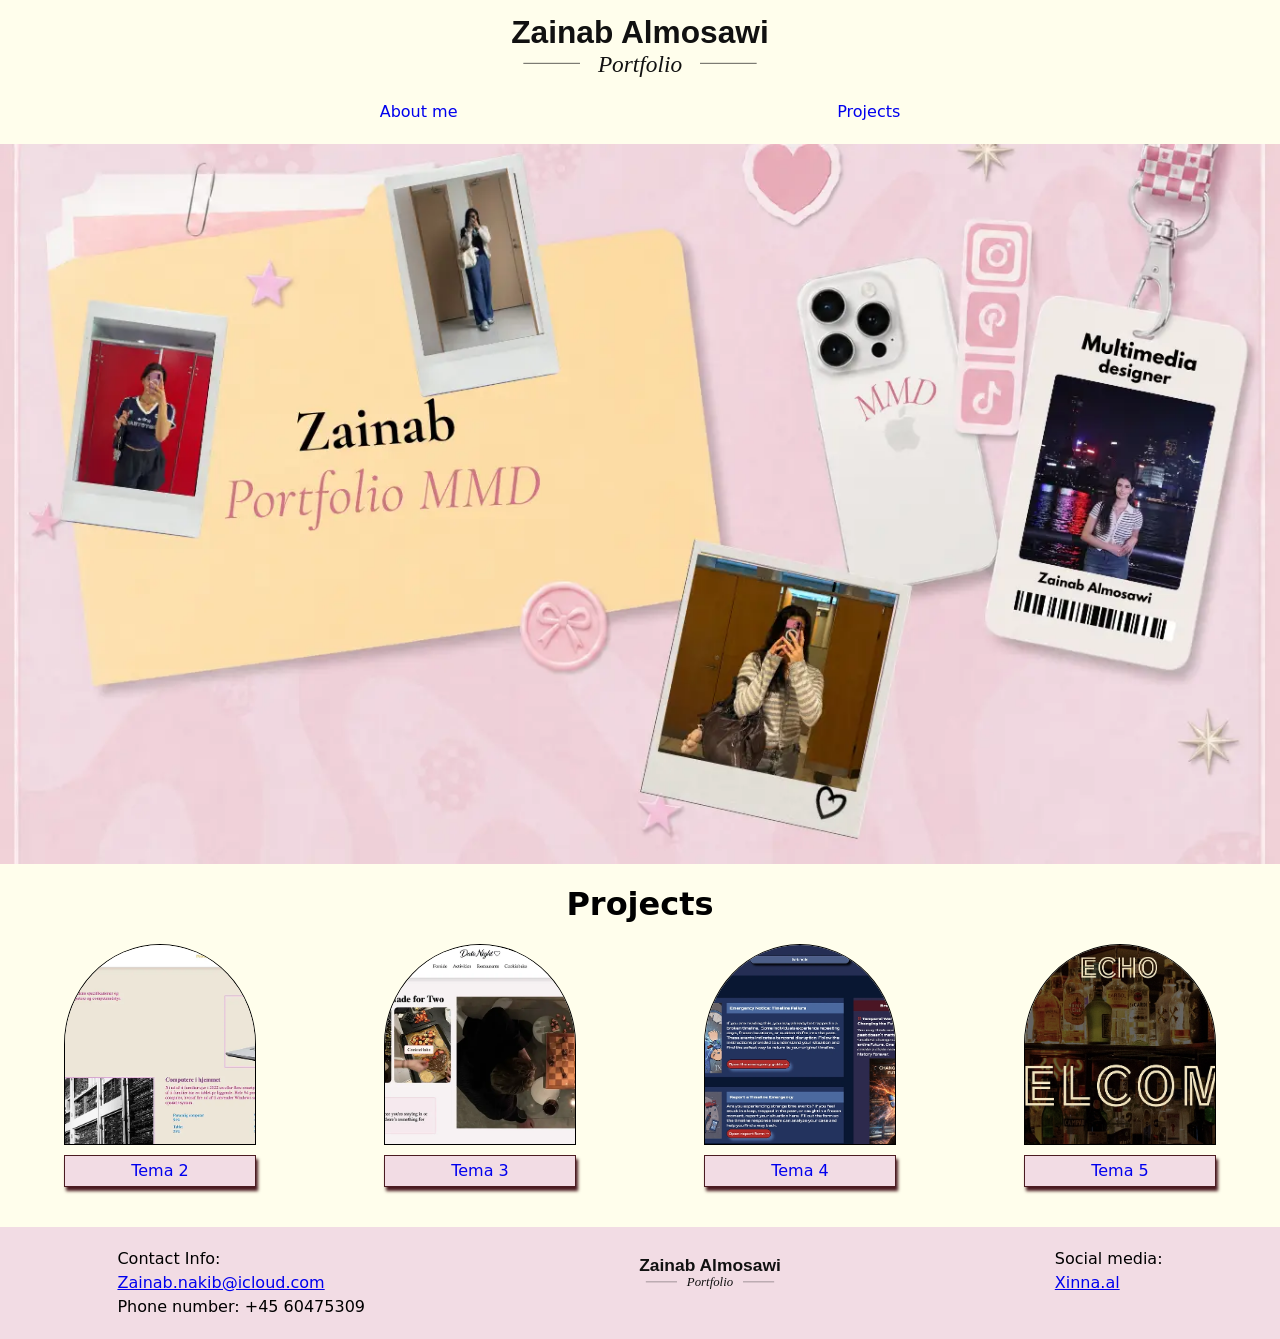
==== index.html @ 44192522 "first" ====
<!DOCTYPE html>
<html lang="en">

<head>
    <meta charset="UTF-8">
    <meta name="viewport" content="width=device-width, initial-scale=1.0">
    <title>podifolio</title>
    <link rel="stylesheet" href="css/style.css">
    <link rel="stylesheet" href="css/layout.css">
    <link rel="stylesheet" href="css/slide.css">
    <link rel="stylesheet" href="css/color.css">
</head>

<body>
    <header class="header_1">
        <nav>
            <div class="logo">
                <a href="index.html"><img src="tema 5 img/logo/Zainab_Almosawi_Transparent9_Logo.svg" alt="logo"></a>
            </div>

            <ul class="menu">
                <li><a href="aboutme.html">About me</a></li>

                <li class="dropDown"><a href="projects.html">Projects</a>

                    <ul class="dropDownMenu">
                        <li><a href="tema2.html">Tema 2</a></li>
                        <li><a href="tema3.html">Tema 3</a></li>
                        <li><a href="tema4.html">Tema 4</a></li>
                        <li><a href="tema5.html">Tema 5</a></li>
                    </ul>
                </li>

            </ul>

            <button class="burger">
                <span class="line"></span>
                <span class="line"></span>
                <span class="line"></span>
            </button>
        </nav>

    </header>


    <main class="main_1">
        <div class="firstimg">
            <img src="tema 5 img/newimg/zainabfrontimg.webp" alt="">
        </div>
        <h1 class="index_h1">Projects</h1>

        <div class="slideshow-container">
            <div class="mySlides fade">
                <div class="img_curve">
                    <a href="tema2.html"><img src="tema 5 img/newimg/notsure.webp" alt="c2"></a>
                </div>
                <div class="text">
                    <a href="tema2.html">
                        <p>Tema 2</p>
                    </a>
                </div>
            </div>

            <div class="mySlides fade">
                <div class="img_curve">
                    <a href="tema3.html"><img src="tema 5 img/newimg/e1.webp" alt="e1"></a>
                </div>
                <div class="text">
                    <a href="tema3.html">
                        <p>Tema 3</p>
                    </a>
                </div>
            </div>

            <div class="mySlides fade">
                <div class="img_curve">
                    <a href="tema4.html"><img src="tema 5 img/newimg/m1.webp" alt="m1"></a>
                </div>
                <div class="text">
                    <a href="tema4.html">
                        <p>Tema 4</p>
                    </a>
                </div>
            </div>

            <div class="mySlides fade">
                <div class="img_curve">
                    <a href="tema5.html"><img src="tema 5 img/newimg/echo1.webp" alt="echo1"></a>
                </div>
                <div class="text">
                    <a href="tema5.html">
                        <p>Tema 5</p>
                    </a>
                </div>
            </div>
        </div>

        <!-- Next and previous buttons -->
        <a class="prev" onclick="plusSlides(-1)">&#10094;</a>
        <a class="next" onclick="plusSlides(1)">&#10095;</a>
        </div>

        <!-- The dots/circles -->
        <div class="dots" style="text-align:center">
            <span class="dot" onclick="currentSlide(1)"></span>
            <span class="dot" onclick="currentSlide(2)"></span>
            <span class="dot" onclick="currentSlide(3)"></span>
            <span class="dot" onclick="currentSlide(4)"></span>

        </div>


        </div>
    </main>


    <footer class="footer_1">
        <div>
            <p>Contact Info:</p>
            <p><a href="mailto:zainab.nakib@icloud.com">Zainab.nakib@icloud.com</a></p>
            <p> Phone number: +45 60475309</p>
        </div>

        <div class="blogo">
            <a href="index.html"><img src="tema 5 img/logo/Zainab_Almosawi_Transparent9_Logo.svg" alt="logo"></a>
        </div>

        <div>
            <p>Social media:</p>
            <a href="https://www.instagram.com/xinna.al/" target="_blank">Xinna.al </a>
        </div>
    </footer>
    <script src="js/menu.js"></script>
    <script src="js/slide.js"></script>
</body>

</html>
---- css/style.css ----
/* ------------- header--------------- */

.logo {
  width: 400px;
  margin: auto;
}
.menu {
  list-style: none;
}

.menu a {
  text-decoration: none;
}
.dropDownMenu {
  list-style: none;
}

.blogo {
  display: none;
}
footer {
  display: flex;
  flex-direction: row;

  justify-content: space-around;

  padding-block: 20px;
}

.header_1 {
  background-color: var(--color-bg1);
  padding-bottom: 20px;
}

.footer_1 {
  background-color: var(--color-bg2);
}
.main_1 {
  background-color: var(--color-bg1);
}

/* -------------- first pagee -------------- */
.index_h1 {
  width: fit-content;
  margin: auto;
  padding: 20px;
}

/* ------------ burger menu -------------- */

@media screen and (max-width: 800px) {
  .burger {
    width: 30px;
    height: 20px;
    cursor: pointer;
    margin: auto;
  }

  .burger .line {
    display: block;
    width: 100%;
    height: 2px;
    background-color: #333333;
    margin-bottom: 5px;
    transition: 0.2s linear;
  }

  .burger {
    display: none;
  }
  nav {
    display: flex;
    align-items: center;
  }
  .menu {
    display: none;
  }
  .burger {
    display: block;
    background-color: transparent;
    border: 0;
  }
  .burger.active .line:nth-child(1) {
    transform: rotate(45deg) translate(5px, 5px);
    transition: 0.2s linear;
  }

  .burger.active .line:nth-child(2) {
    opacity: 0;
    transition: 0.15s linear;
  }

  .burger.active .line:nth-child(3) {
    transform: rotate(-45deg) translate(5px, -5px);
    transition: 0.2s linear;
  }

  nav.active .menu {
    display: block;
    background-color: #ffffff;
    position: absolute;
    top: 94px;
    left: 0;
    width: 100%;
    box-shadow: 0 10px 10px rgba(0, 0, 0, 0.1);
    z-index: 1;
  }

  nav.active .menu li {
    margin: 10px 20px;
  }

  nav.active .menu a {
    /* font-size: 24px; */
  }

  /* ------------slide -------------- */
}
---- css/layout.css ----
*,
::before,
::after {
  box-sizing: border-box;
  margin: 0;
  padding: 0;
}

html {
  interpolate-size: allow-keywords;
  font-family: system-ui, sans-serif;
  line-height: 1.5;
  -webkit-font-smoothing: antialiased;
}

h1,
h2 {
  line-height: 1.25;
}

p,
li {
  text-wrap: pretty;
}

img,
svg {
  display: block;
  width: 100%;
  height: auto;
}

label {
  display: block;
}

input,
button,
textarea,
select {
  font: inherit;
  color: inherit;
  background-color: transparent;
  font-size: max(1em, 16px);
}

textarea {
  resize: none;
  min-height: 4lh;
}

legend {
  padding: 0;
}

select,
::picker(select) {
  appearance: base-select;
}

/* --------------------------------------------------------------------- */

@media (min-width: 800px) {
  /* ------------------- header --------------- */
  .menu {
    display: flex;
    justify-content: space-evenly;
    list-style: none;
  }

  .menu a {
    text-decoration: none;
  }

  /* Hidden dropdown */
  .dropDownMenu {
    display: none;
    position: absolute;

    list-style: none;
  }

  /* Show on hover */
  .dropDown:hover .dropDownMenu {
    display: block;
  }

  .dropDownMenu li {
    padding: 3px;
    white-space: nowrap;
  }

  .firstimg img {
  }

  /* ------------- slide --------------- */
  .slideshow-container {
    display: grid;
    grid-template-columns: 1fr 1fr 1fr 1fr;
    padding-bottom: 30px;
  }

  .dots {
    display: none;
  }

  .mySlides {
    display: block !important;
  }

  /* -----------burger ------------ */
  .burger {
    display: none;
  }

  /*  -------------  footer -------------------  */
  .blogo {
    width: 220px;
    display: block;
  }
}
---- css/slide.css ----
/* ----------slide ------------------- */
* {
  box-sizing: border-box;
}

/* Slideshow container */
.slideshow-container {
  max-width: fit-content;
  position: relative;
  /* margin: auto; */
}

/* Hide the images by default */

.mySlides {
  display: block;
}

/* The dots/bullets/indicators */
.dot {
  cursor: pointer;
  height: 6px;
  width: 6px;
  margin: 0 2px;
  background-color: #bbb;
  border-radius: 50%;
  display: inline-block;
  transition: background-color 0.6s ease;
}
.active,
.dot:hover {
  background-color: #717171;
}

.prev,
.next {
  display: none;
}

/* Fading animation */
.fade {
  animation-name: fade;
  animation-duration: 1.5s;
}

@keyframes fade {
  from {
    opacity: 0.4;
  }
  to {
    opacity: 1;
  }
}

.img_curve {
  width: 60%;
  margin: auto;
  border-radius: 40px;
}

.img_curve img {
  border-top-left-radius: 50%;
  border-top-right-radius: 50%;
  border: 1px solid black;
}

.text {
  border: 1px solid var(--color-bg3);
  background-color: var(--color-bg2);
  color: var(--color-bg3);
  width: 60%;
  padding: 3px;
  padding-inline: 10px;
  margin: auto;
  margin-top: 10px;
  margin-bottom: 10px;
  text-align: center;
  box-shadow: 2px 4px 3px var(--color-bg3);
}

.text:hover {
  scale: 1.1;
}
.text a {
  text-decoration: none;
  list-style: none;
}
---- css/color.css ----
:root {
  --color-bg1: #fffeec;
  --color-bg2: #f2dce4;
  --color-bg3: #4b1b21;
}
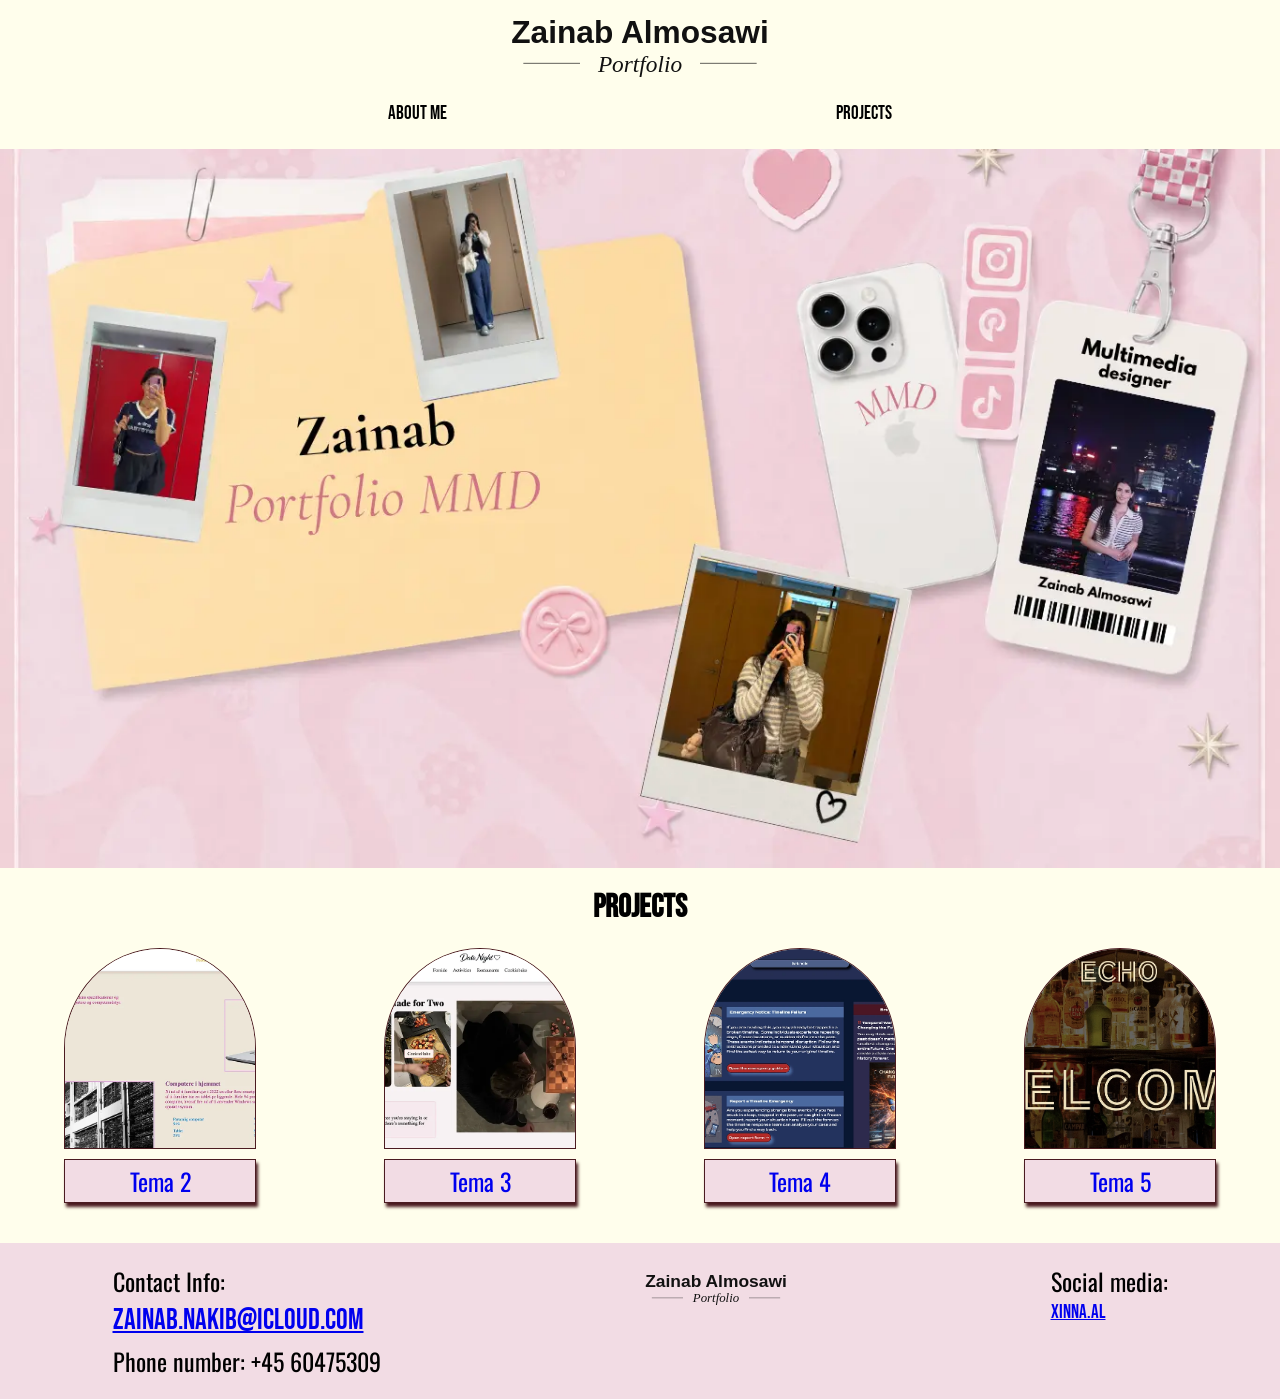
==== commit e4a4267a: "hej" ====
--- a/index.html
+++ b/index.html
@@ -21,7 +21,7 @@
             <ul class="menu">
                 <li><a href="aboutme.html">About me</a></li>
 
-                <li class="dropDown"><a href="projects.html">Projects</a>
+                <li class="dropDown"><a href="tema2.html">Projects</a>
 
                     <ul class="dropDownMenu">
                         <li><a href="tema2.html">Tema 2</a></li>
--- a/css/style.css
+++ b/css/style.css
@@ -10,6 +10,7 @@
 
 .menu a {
   text-decoration: none;
+  color: black;
 }
 .dropDownMenu {
   list-style: none;
@@ -46,6 +47,124 @@
   padding: 20px;
 }
 
+/* ------------------------------ tema 2 ----------------------------------- */
+.h1_2 {
+  width: fit-content;
+  margin: auto;
+  margin-bottom: 30px;
+}
+.imgver1 {
+  width: 80%;
+  margin: auto;
+}
+.imgver1 img {
+  border-top-right-radius: 25%;
+}
+
+.link,
+.link_2 {
+  width: 80%;
+  /* border: 1px solid black; */
+  margin: auto;
+  text-align: center;
+  margin-bottom: 20px;
+  background-color: var(--color-bg3);
+  padding: 4px;
+  position: sticky;
+  top: 0;
+}
+.link:hover {
+  scale: 1.1;
+}
+.link_2:hover {
+  scale: 1.1;
+}
+
+.link a {
+  text-decoration: none;
+  color: var(--color-bg1);
+}
+.link_2 a {
+  text-decoration: none;
+  color: var(--color-bg1);
+}
+.link_2 {
+  width: fit-content;
+  padding: 7px;
+  padding-inline: 30px;
+  border-radius: 30px;
+  box-shadow: 2px 4px 3px var(--color-bg3);
+  border: 1px solid var(--color-bg2);
+  margin-bottom: 40px;
+}
+
+.ver1_3 {
+  border: 1px solid var(--color-bg3);
+  width: 80%;
+  margin: auto;
+  display: grid;
+  grid-template-columns: auto auto;
+  padding: 20px;
+  border-radius: 50px;
+
+  gap: 10px;
+  margin-bottom: 60px;
+}
+.ver1_3 img {
+  border-radius: 30px;
+}
+.ver1_3 p {
+  font-size: small;
+  /* padding-top: 20px; */
+}
+
+.ver2 img {
+  width: 80%;
+  margin: auto;
+}
+.ver2_2 h2 {
+  margin: auto;
+  width: fit-content;
+  margin-top: 15px;
+  margin-bottom: 5px;
+}
+
+.p2 {
+  padding-top: 10px;
+}
+
+.ver2_2 p {
+  margin: auto;
+  width: 80%;
+}
+.ver2_2 {
+  height: auto;
+  margin-bottom: 60px;
+}
+p {
+  font-family: var(--font-1);
+}
+
+.ver2_2_2 {
+  margin: auto;
+  width: 80%;
+  margin-bottom: 30px;
+}
+
+.ver2_2_2 h2 {
+  margin: auto;
+  width: fit-content;
+  margin-top: 15px;
+  margin-bottom: 5px;
+}
+
+.main_2 {
+  background-color: var(--color-bg2);
+  padding-block: 30px;
+}
+.footer_2 {
+  background-color: var(--color-bg1);
+}
 /* ------------ burger menu -------------- */
 
 @media screen and (max-width: 800px) {
--- a/css/layout.css
+++ b/css/layout.css
@@ -61,6 +61,17 @@
 /* --------------------------------------------------------------------- */
 
 @media (min-width: 800px) {
+  p {
+    font-family: var(--font-2);
+
+    font-size: 24px !important;
+  }
+
+  .ver1_p {
+    padding-top: 20px;
+    font-family: var(--font-2);
+    font-size: 14px !important;
+  }
   /* ------------------- header --------------- */
   .menu {
     display: flex;
@@ -76,8 +87,11 @@
   .dropDownMenu {
     display: none;
     position: absolute;
-
+    background-color: var(--color-bg1);
     list-style: none;
+  }
+  .dropDownMenu a {
+    /* padding: 50px; */
   }
 
   /* Show on hover */
@@ -88,9 +102,6 @@
   .dropDownMenu li {
     padding: 3px;
     white-space: nowrap;
-  }
-
-  .firstimg img {
   }
 
   /* ------------- slide --------------- */
@@ -118,4 +129,33 @@
     width: 220px;
     display: block;
   }
+
+  /* ----------------tema 2---------------------------- */
+  .ver1 {
+    display: grid;
+    grid-template-columns: auto auto;
+
+    width: 90%;
+    margin-bottom: 100px;
+  }
+
+  .ver1_3 {
+    width: 500px;
+  }
+
+  .ver2 {
+    display: grid;
+    grid-template-columns: 1fr 1fr;
+    margin-bottom: 100px;
+    width: 90%;
+  }
+  .ver2_1 {
+    grid-column: 2/3;
+    grid-row: 1;
+  }
+
+  .ver2_2_2 {
+    margin-bottom: 30px;
+    margin-top: -30px;
+  }
 }
--- a/css/slide.css
+++ b/css/slide.css
@@ -61,7 +61,7 @@
 .img_curve img {
   border-top-left-radius: 50%;
   border-top-right-radius: 50%;
-  border: 1px solid black;
+  border: 1px solid var(--color-bg3);
 }
 
 .text {
--- a/css/color.css
+++ b/css/color.css
@@ -1,5 +1,33 @@
+@import url("https://fonts.googleapis.com/css2?family=Bebas+Neue&display=swap");
+
+@import url("https://fonts.googleapis.com/css2?family=Oswald:wght@200..700&display=swap");
+
 :root {
   --color-bg1: #fffeec;
   --color-bg2: #f2dce4;
   --color-bg3: #4b1b21;
+
+  --font-1: "Bebas Neue", sans-serif;
+  --font-2: "Oswald", sans-serif;
+  h1 {
+    font-family: var(--font-1);
+  }
+  h2 {
+    font-family: var(--font-1);
+    font-size: 35px;
+  }
+  p {
+    font-family: var(--font-2);
+    font-size: large;
+    /* font-size: 24px; */
+  }
+
+  .ver1_p {
+    font-family: var(--font-2);
+    font-size: small;
+  }
+  a {
+    font-family: var(--font-1);
+    font-size: larger;
+  }
 }
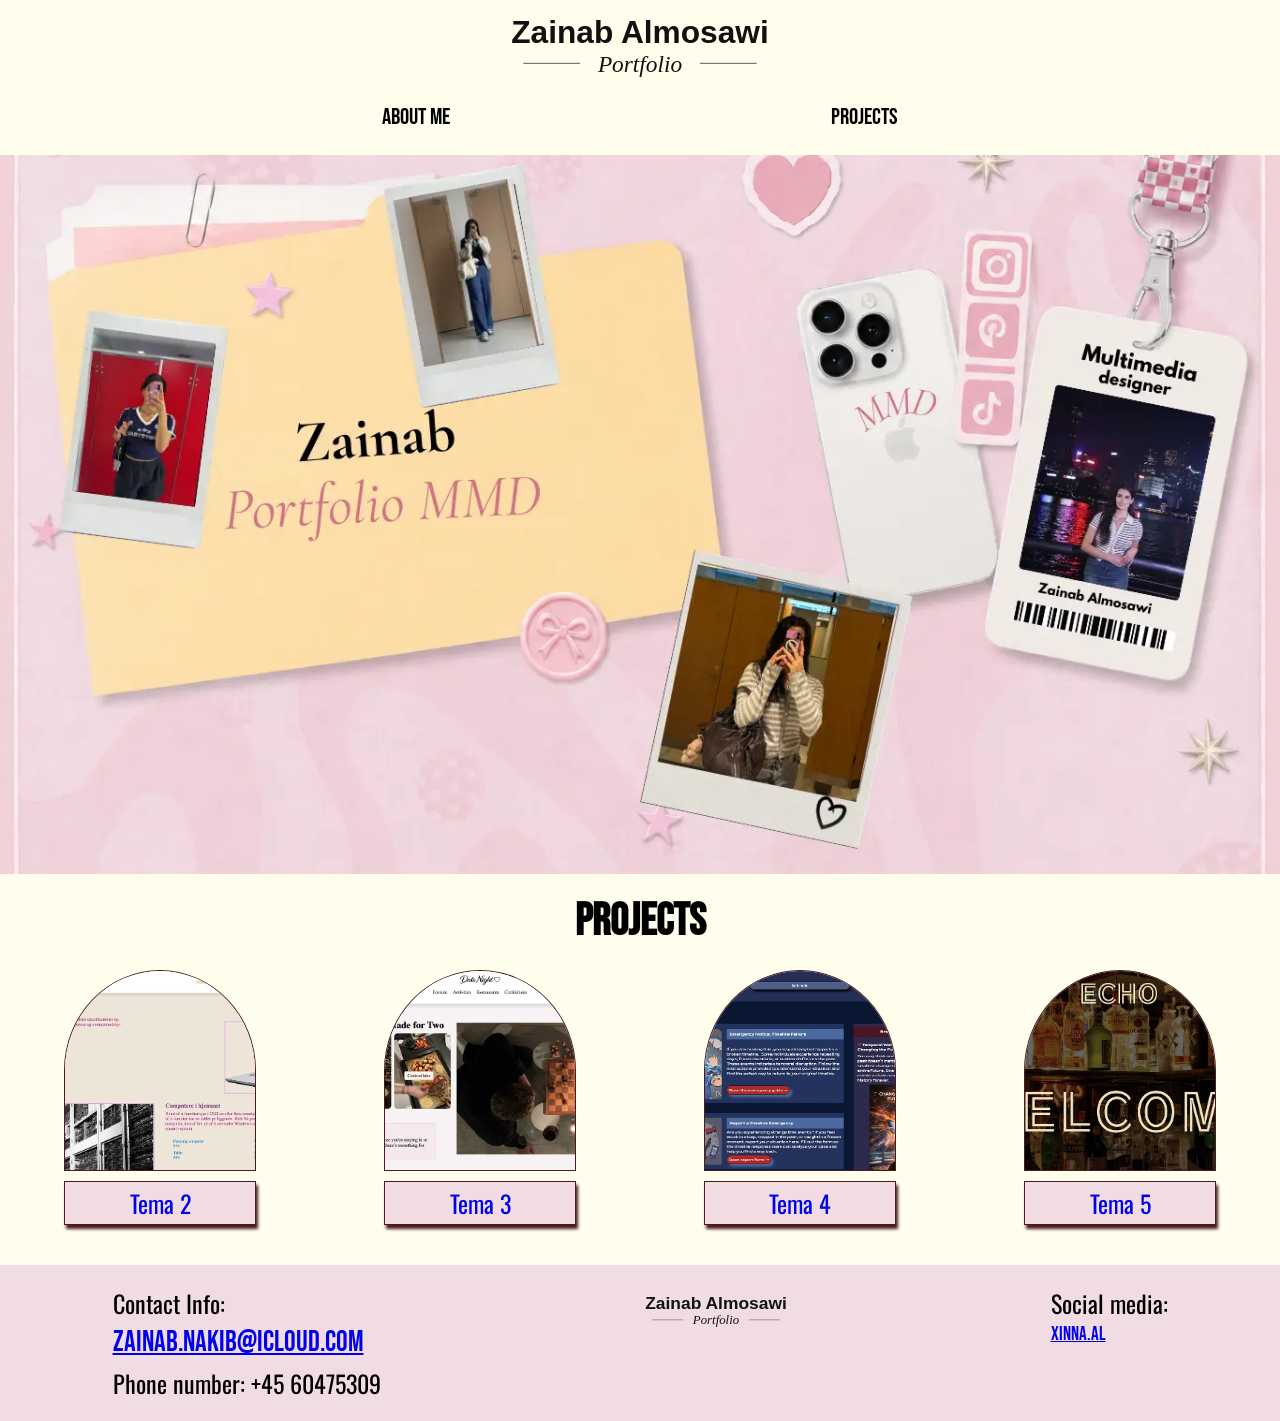
==== commit b9378155: "3chnage" ====
--- a/index.html
+++ b/index.html
@@ -93,12 +93,15 @@
                     </a>
                 </div>
             </div>
+            <!-- Next and previous buttons -->
+            <a class="prev" onclick="plusSlides(-1)">&#10094;</a>
+            <a class="next" onclick="plusSlides(1)">&#10095;</a>
         </div>
 
-        <!-- Next and previous buttons -->
+        <!-- Next and previous buttons
         <a class="prev" onclick="plusSlides(-1)">&#10094;</a>
         <a class="next" onclick="plusSlides(1)">&#10095;</a>
-        </div>
+ -->
 
         <!-- The dots/circles -->
         <div class="dots" style="text-align:center">
@@ -110,7 +113,7 @@
         </div>
 
 
-        </div>
+
     </main>
 
 
--- a/css/style.css
+++ b/css/style.css
@@ -73,8 +73,9 @@
   position: sticky;
   top: 0;
 }
+
 .link:hover {
-  scale: 1.1;
+  scale: 1.05;
 }
 .link_2:hover {
   scale: 1.1;
@@ -91,7 +92,7 @@
 .link_2 {
   width: fit-content;
   padding: 7px;
-  padding-inline: 30px;
+  padding-inline: 50px;
   border-radius: 30px;
   box-shadow: 2px 4px 3px var(--color-bg3);
   border: 1px solid var(--color-bg2);
@@ -106,7 +107,7 @@
   grid-template-columns: auto auto;
   padding: 20px;
   border-radius: 50px;
-
+  box-shadow: 2px 4px 3px var(--color-bg3);
   gap: 10px;
   margin-bottom: 60px;
 }
@@ -137,6 +138,24 @@
   margin: auto;
   width: 80%;
 }
+
+button {
+  margin-top: 10px;
+  margin-left: 50px;
+  padding: 3px;
+  padding-inline: 10px;
+  box-shadow: 2px 4px 3px var(--color-bg3);
+  border: 1px solid var(--color-bg2);
+}
+button:hover {
+  scale: 1.1;
+}
+
+#more {
+  display: none;
+  margin-top: 15px;
+}
+
 .ver2_2 {
   height: auto;
   margin-bottom: 60px;
@@ -165,6 +184,177 @@
 .footer_2 {
   background-color: var(--color-bg1);
 }
+
+/* ------------------about me----------------------- */
+.big_red {
+  width: 90%;
+  margin: auto;
+  background-color: var(--color-bg3);
+  margin-bottom: 20px;
+  border-radius: 30px;
+  position: relative;
+  padding-bottom: 20px;
+  margin-top: 20px;
+}
+.red_img {
+  margin: auto;
+  position: relative;
+}
+.red_img img {
+  padding: 25px;
+}
+
+.meimg img {
+  border-radius: 100%;
+}
+
+.meimg {
+  display: flex;
+  flex-direction: row;
+}
+
+.grid_1-1 {
+  display: grid;
+  grid-template-columns: 2fr 1fr;
+  width: fit-content;
+  margin: auto;
+
+  /* display: flex;
+  justify-content: space-evenly; */
+}
+
+.info {
+  grid-template-columns: 3/5;
+  color: var(--color-bg1);
+}
+.mail_me a {
+  text-decoration: none;
+  color: var(--color-bg1);
+}
+
+.red_2 {
+  background-color: var(--color-bg3);
+  color: var(--color-bg1);
+  width: 90%;
+  margin: auto;
+  margin-bottom: 40px;
+  padding: 30px;
+  border-radius: 30px;
+}
+.red_2 h2 {
+  width: fit-content;
+  margin: auto;
+  margin-bottom: 10px;
+}
+.red_2 div {
+  margin-bottom: 20px;
+}
+
+.pac_h3 {
+  width: 80%;
+  margin: auto;
+  /* font-size: 15px; */
+}
+
+.design_pac {
+  width: 90%;
+  /* background-color: var(--color-bg3); */
+  margin: auto;
+  padding: 30px;
+  display: grid;
+  grid-template-columns: 1fr 1fr;
+  border-radius: 30px;
+  margin-bottom: 100px;
+  gap: 50px;
+}
+
+.design_pack {
+  position: relative;
+  width: fit-content;
+  margin: auto;
+}
+
+.design_pack > img:first-child {
+  width: 100%;
+}
+
+.icon {
+  position: absolute;
+  width: 50px;
+}
+.figma {
+  top: 32%;
+  left: 25%;
+}
+
+.ps {
+  top: 30%;
+  left: 45%;
+}
+
+.ai {
+  top: 30%;
+  left: 65%;
+}
+
+.html {
+  top: 55%;
+  left: 25%;
+}
+
+.css {
+  top: 55%;
+  left: 45%;
+}
+
+.js {
+  top: 55%;
+  left: 65%;
+}
+
+.figma {
+  transform: rotate(-10deg);
+}
+.ps {
+  transform: rotate(8deg);
+}
+.ai {
+  transform: rotate(-5deg);
+}
+.html {
+  transform: rotate(-10deg);
+  margin-right: 20px;
+}
+
+.css {
+  transform: rotate(8deg);
+  margin-right: 20px;
+}
+
+.js {
+  transform: rotate(-10deg);
+  margin: 10px;
+}
+
+.icon {
+  margin-top: 20%;
+  width: 18%;
+  margin-right: 50px;
+}
+
+.icon:hover {
+  scale: 1.1;
+}
+
+.info-text {
+  padding-top: 20px;
+  width: fit-content;
+}
+
+.header_2 {
+  background-color: var(--color-bg2);
+}
+
 /* ------------ burger menu -------------- */
 
 @media screen and (max-width: 800px) {
@@ -233,5 +423,45 @@
     /* font-size: 24px; */
   }
 
-  /* ------------slide -------------- */
-}
+  /* ------------about me -------------- */
+  .info h2,
+  p {
+    font-size: smaller !important;
+  }
+  .meimg img {
+    width: 90%;
+  }
+
+  .grid_1-1 {
+    padding-inline: 20px;
+  }
+
+  /* ------------------slide ----------------  */
+  /* Next & previous buttons */
+
+  .slideshow-container {
+    position: relative;
+  }
+
+  .prev,
+  .next {
+    position: absolute;
+    top: 50%;
+    transform: translateY(-50%);
+    padding: 10px;
+    color: white;
+    font-size: 18px;
+    font-weight: bold;
+    cursor: pointer;
+    background-color: rgba(0, 0, 0, 0.8);
+    z-index: 10;
+  }
+
+  .prev {
+    left: 10px;
+  }
+
+  .next {
+    right: 10px;
+  }
+}
--- a/css/layout.css
+++ b/css/layout.css
@@ -158,4 +158,43 @@
     margin-bottom: 30px;
     margin-top: -30px;
   }
-}
+
+  button {
+    margin-top: 10px;
+    margin-left: 65px;
+  }
+
+  /* ---------------- about me ------------------- */
+  .meimg img {
+    border-radius: 100%;
+  }
+
+  .meimg {
+    gap: 20px;
+  }
+
+  .grid_1-1 {
+    gap: 300px;
+  }
+
+  .red_2_2 {
+    display: grid;
+    grid-template-columns: 1fr 1fr 1fr 1fr 1fr 1fr 1fr 1fr;
+    margin-bottom: 50px;
+    row-gap: 30px;
+  }
+
+  .div_1 {
+    grid-column: 1/7;
+  }
+  .div_2 {
+    grid-column: 2/8;
+  }
+  .div_3 {
+    grid-column: 3/9;
+  }
+
+  .design_pac {
+    width: 50%;
+  }
+}
--- a/css/color.css
+++ b/css/color.css
@@ -11,6 +11,7 @@
   --font-2: "Oswald", sans-serif;
   h1 {
     font-family: var(--font-1);
+    font-size: 45px;
   }
   h2 {
     font-family: var(--font-1);
@@ -30,4 +31,14 @@
     font-family: var(--font-1);
     font-size: larger;
   }
+  li {
+    font-size: larger;
+  }
+
+  #requirement {
+    font-family: var(--font-2);
+  }
+  h3 {
+    font-family: var(--font-2);
+  }
 }
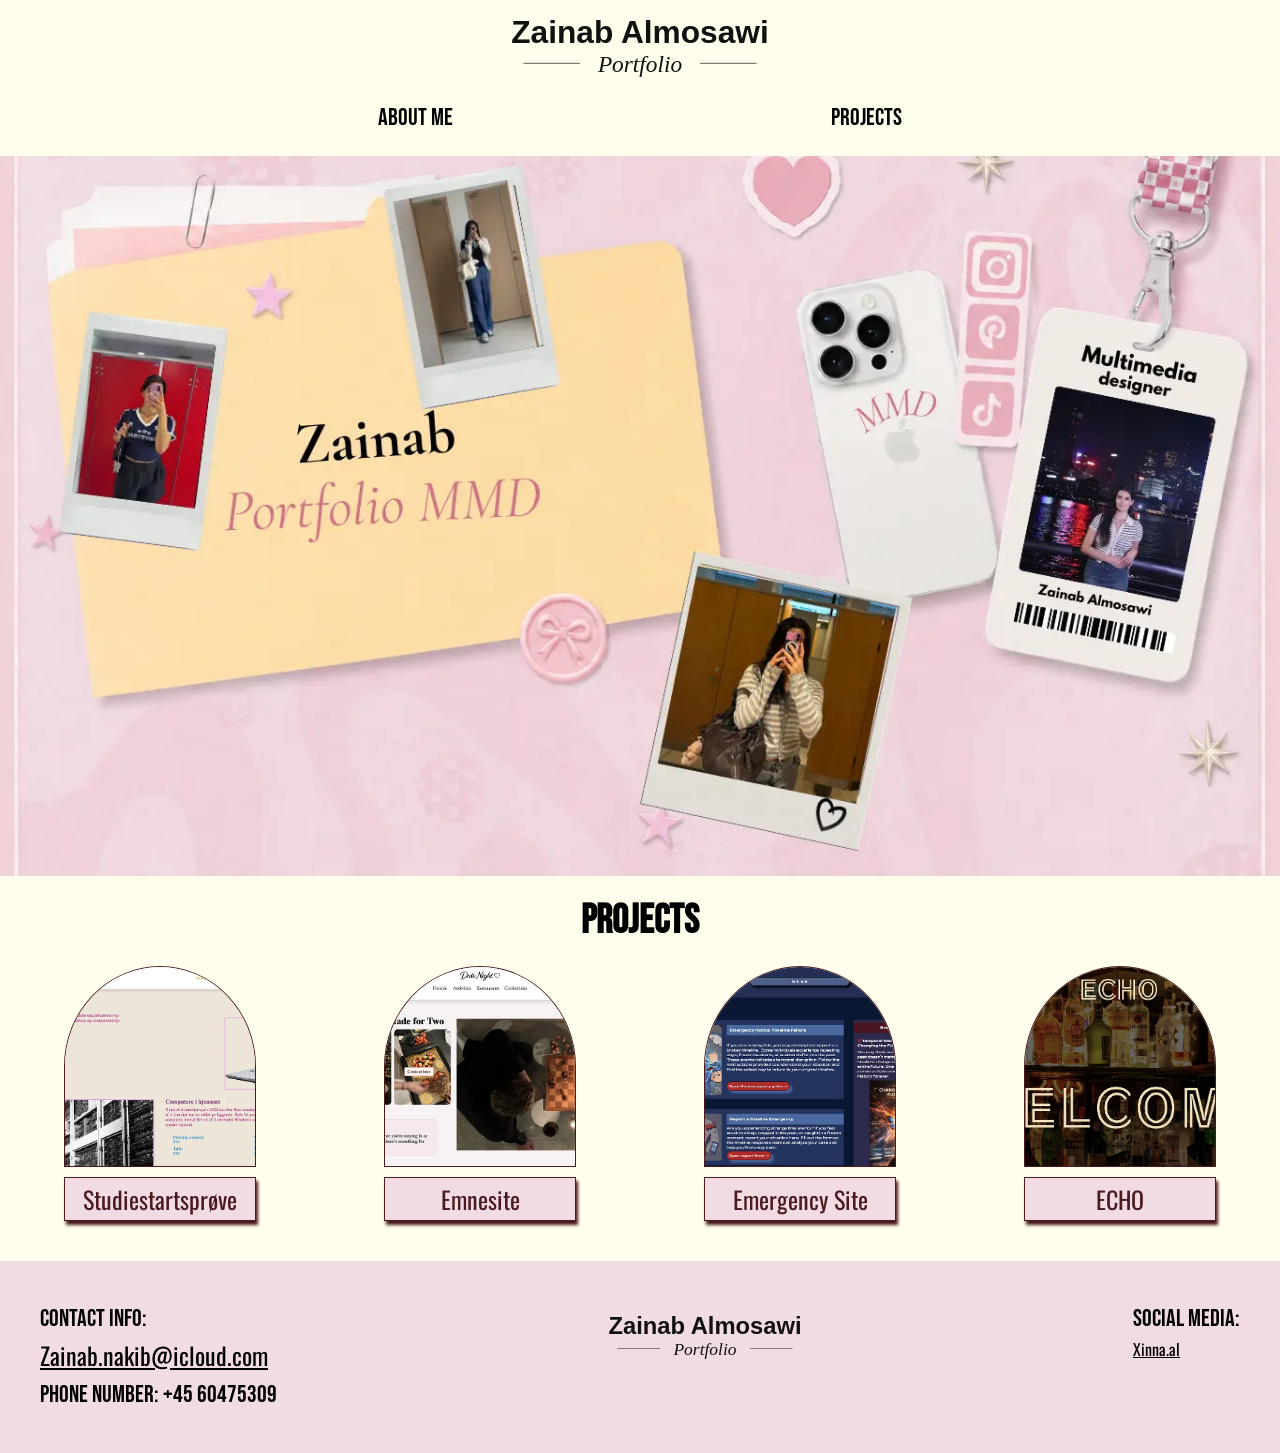
==== commit f0bc0530: "last chnage" ====
--- a/index.html
+++ b/index.html
@@ -56,7 +56,7 @@
                 </div>
                 <div class="text">
                     <a href="tema2.html">
-                        <p>Tema 2</p>
+                        <p>Studiestartsprøve</p>
                     </a>
                 </div>
             </div>
@@ -67,7 +67,7 @@
                 </div>
                 <div class="text">
                     <a href="tema3.html">
-                        <p>Tema 3</p>
+                        <p>Emnesite</p>
                     </a>
                 </div>
             </div>
@@ -78,7 +78,7 @@
                 </div>
                 <div class="text">
                     <a href="tema4.html">
-                        <p>Tema 4</p>
+                        <p>Emergency Site</p>
                     </a>
                 </div>
             </div>
@@ -89,7 +89,7 @@
                 </div>
                 <div class="text">
                     <a href="tema5.html">
-                        <p>Tema 5</p>
+                        <p>ECHO</p>
                     </a>
                 </div>
             </div>
--- a/css/style.css
+++ b/css/style.css
@@ -22,16 +22,17 @@
 footer {
   display: flex;
   flex-direction: row;
-
-  justify-content: space-around;
-
-  padding-block: 20px;
+  justify-content: space-between;
+  padding: 40px;
 }
 
 .header_1 {
   background-color: var(--color-bg1);
   padding-bottom: 20px;
 }
+.header_2 {
+  padding-bottom: 20px;
+}
 
 .footer_1 {
   background-color: var(--color-bg2);
@@ -64,7 +65,7 @@
 .link,
 .link_2 {
   width: 80%;
-  /* border: 1px solid black; */
+
   margin: auto;
   text-align: center;
   margin-bottom: 20px;
@@ -116,7 +117,6 @@
 }
 .ver1_3 p {
   font-size: small;
-  /* padding-top: 20px; */
 }
 
 .ver2 img {
@@ -143,8 +143,6 @@
   margin-top: 10px;
   margin-left: 50px;
   padding: 3px;
-  padding-inline: 10px;
-  box-shadow: 2px 4px 3px var(--color-bg3);
   border: 1px solid var(--color-bg2);
 }
 button:hover {
@@ -218,9 +216,6 @@
   grid-template-columns: 2fr 1fr;
   width: fit-content;
   margin: auto;
-
-  /* display: flex;
-  justify-content: space-evenly; */
 }
 
 .info {
@@ -264,7 +259,7 @@
   display: grid;
   grid-template-columns: 1fr 1fr;
   border-radius: 30px;
-  margin-bottom: 100px;
+  margin-bottom: 40px;
   gap: 50px;
 }
 
@@ -346,13 +341,30 @@
   scale: 1.1;
 }
 
-.info-text {
-  padding-top: 20px;
-  width: fit-content;
-}
-
 .header_2 {
   background-color: var(--color-bg2);
+}
+
+#efficiency {
+  /* background-color: var(--color-bg2); */
+  width: fit-content;
+  margin-block: 10px;
+}
+
+.info-text {
+  background-color: var(--color-bg3);
+  width: fit-content;
+  padding: 20px;
+  color: var(--color-bg1);
+  border-radius: 30px;
+}
+
+.menu li.active > a {
+  border-bottom: 2px solid black;
+}
+
+.menu li#active > a {
+  border-bottom: 2px solid black;
 }
 
 /* ------------ burger menu -------------- */
@@ -363,6 +375,7 @@
     height: 20px;
     cursor: pointer;
     margin: auto;
+    background-color: var(--color-bg3);
   }
 
   .burger .line {
--- a/css/layout.css
+++ b/css/layout.css
@@ -89,9 +89,12 @@
     position: absolute;
     background-color: var(--color-bg1);
     list-style: none;
-  }
-  .dropDownMenu a {
-    /* padding: 50px; */
+    z-index: 9999;
+    width: 200px;
+  }
+
+  #dropm {
+    background-color: var(--color-bg2);
   }
 
   /* Show on hover */
@@ -126,7 +129,7 @@
 
   /*  -------------  footer -------------------  */
   .blogo {
-    width: 220px;
+    width: 300px;
     display: block;
   }
 
--- a/css/slide.css
+++ b/css/slide.css
@@ -26,11 +26,13 @@
   border-radius: 50%;
   display: inline-block;
   transition: background-color 0.6s ease;
+  margin-top: 5px;
+  margin-bottom: 20px;
 }
-.active,
+/* .active,
 .dot:hover {
   background-color: #717171;
-}
+} */
 
 .prev,
 .next {
--- a/css/color.css
+++ b/css/color.css
@@ -9,6 +9,7 @@
 
   --font-1: "Bebas Neue", sans-serif;
   --font-2: "Oswald", sans-serif;
+  /* 
   h1 {
     font-family: var(--font-1);
     font-size: 45px;
@@ -20,7 +21,6 @@
   p {
     font-family: var(--font-2);
     font-size: large;
-    /* font-size: 24px; */
   }
 
   .ver1_p {
@@ -40,5 +40,41 @@
   }
   h3 {
     font-family: var(--font-2);
+  } */
+
+  p {
+    font-family: var(--font-2);
+    /* font-size: large; */
+  }
+  h1 {
+    font-family: var(--font-1);
+    font-size: 40px;
+  }
+  h2 {
+    font-family: var(--font-2);
+    font-size: 30px;
+  }
+  ul {
+    font-family: var(--font-1);
+    font-size: 24px;
+  }
+  .footer_1 p {
+    font-family: var(--font-1);
+  }
+  .footer_1 a {
+    color: black;
+    font-family: var(--font-2);
+  }
+  .footer_2 a {
+    color: black;
+    font-family: var(--font-2);
+  }
+  .footer_2 p {
+    font-family: var(--font-1);
+  }
+  .insta a {
+  }
+  .text a {
+    color: var(--color-bg3);
   }
 }
